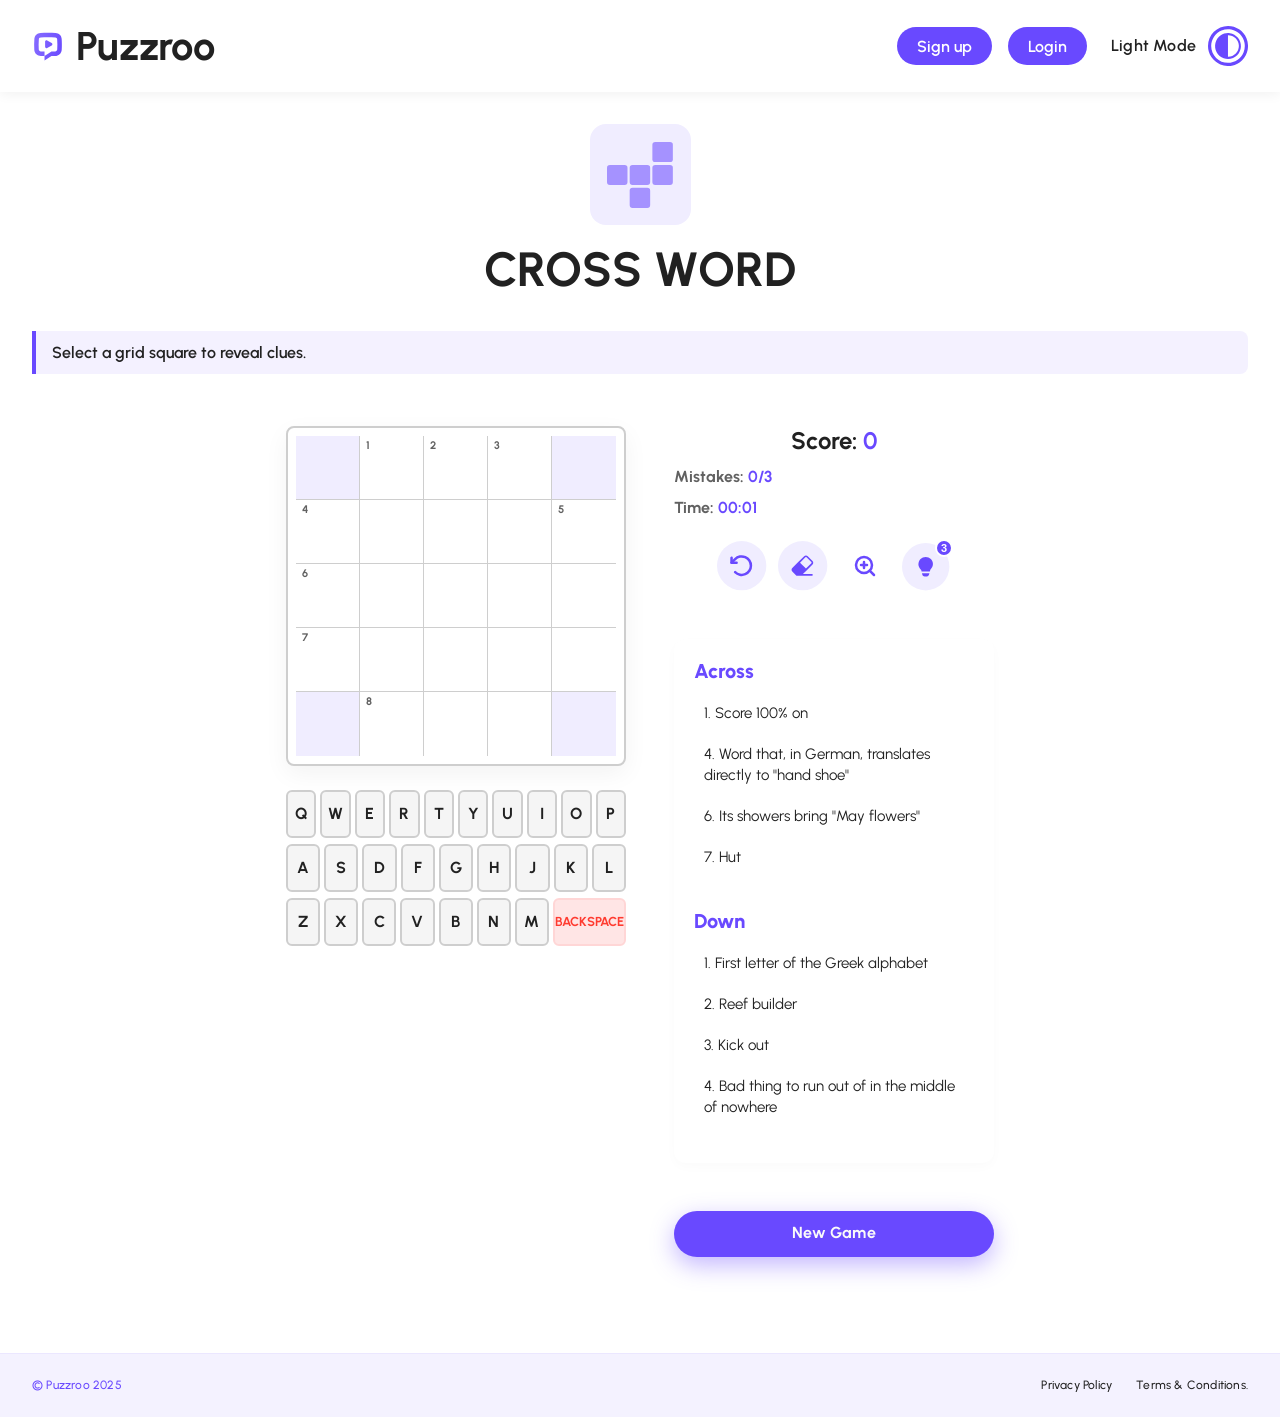
==== game-crossword.html @ d46445d0 "crossword , dotsmatch , kakuro" ====
<!DOCTYPE html>
<html lang="en">

<head>
  <meta charset="UTF-8">
  <meta name="viewport" content="width=device-width, initial-scale=1.0">
  <title>Puzzroo - Play Cross Word</title>
  <!-- Google Fonts: Urbanist -->
  <link rel="preconnect" href="https://fonts.googleapis.com">
  <link rel="preconnect" href="https://fonts.gstatic.com" crossorigin>
  <link href="https://fonts.googleapis.com/css2?family=Urbanist:wght@400;500;600;700;800&display=swap" rel="stylesheet">
  <!-- Stylesheet -->
  <link rel="stylesheet" href="assets/css/main.css?v=13">
  
  <style>
    /* ==========================================================================
       Cross Word Specific Styles
       ========================================================================== */
    :root {
      --cw-cell-w: 64px;
      --cw-cell-h: 64px;
      --cw-cell-border: #CECECE;
      --cw-cell-empty-bg: #FFFFFF;
      --cw-hint-bg: #F0EDFF;
      --cw-hint-color: #212121;
      --cw-board-bg: #FFFFFF;
      --cw-selected-bg: #E3DDFF;
      --cw-word-highlight-bg: #F4F1FF;
    }

    [data-theme="dark"] :root,
    body.dark-mode {
      --cw-cell-border: #2D274A;
      --cw-cell-empty-bg: #1F222A;
      --cw-hint-bg: #211D39;
      --cw-hint-color: #F8F7FF;
      --cw-board-bg: #1F222A;
      --cw-selected-bg: #352E58;
      --cw-word-highlight-bg: #2D264F;
    }

    @media (max-width: 768px) {
      :root {
        --cw-cell-w: 48px;
        --cw-cell-h: 48px;
      }
    }

    .crossword-layout {
      position: relative;
      display: flex;
      flex-direction: row;
      justify-content: center;
      align-items: flex-start;
      gap: 48px;
      width: 100%;
      margin-top: 16px;
    }

    @media (max-width: 1024px) {
      .crossword-layout {
        flex-direction: column;
        align-items: center;
        gap: 24px;
      }
    }

    .cw-board-wrapper {
      display: flex;
      justify-content: center;
      align-items: center;
      width: auto;
      flex-shrink: 0;
      transition: transform 0.3s ease;
    }

    .cw-board-wrapper.zoomed {
      transform: scale(1.15);
    }

    .cw-board-container {
      position: relative;
      background-color: var(--cw-board-bg);
      border-radius: 8px;
      padding: 8px;
      box-shadow: 0 8px 24px rgba(0, 0, 0, 0.05);
      border: 2px solid var(--cw-cell-border);
      transition: background-color 0.3s ease, border-color 0.3s ease;
    }

    .cw-board {
      display: grid;
      grid-template-columns: repeat(5, var(--cw-cell-w));
      grid-template-rows: repeat(5, var(--cw-cell-h));
      gap: 0;
      user-select: none;
      -webkit-user-select: none;
    }

    .cw-cell {
      width: var(--cw-cell-w);
      height: var(--cw-cell-h);
      display: flex;
      align-items: center;
      justify-content: center;
      cursor: pointer;
      position: relative;
      box-sizing: border-box;
      border-right: 1px solid var(--cw-cell-border);
      border-bottom: 1px solid var(--cw-cell-border);
      font-family: 'Urbanist', sans-serif;
      font-weight: 800;
      font-size: 26px;
      color: var(--text-primary);
      text-transform: uppercase;
      transition: background-color 0.3s ease, border-color 0.3s ease;
    }

    /* Grid borders */
    .cw-cell:nth-child(5n) {
      border-right: none;
    }
    .cw-cell:nth-child(n+21) {
      border-bottom: none;
    }

    /* Block Cell */
    .cw-cell.block-cell {
      background-color: var(--cw-hint-bg);
      cursor: not-allowed;
    }

    /* Playable Cell */
    .cw-cell.playable-cell {
      background-color: var(--cw-cell-empty-bg);
    }

    .cw-cell-num {
      position: absolute;
      top: 4px;
      left: 6px;
      font-size: 11px;
      font-weight: 700;
      color: var(--text-secondary);
      line-height: 1;
    }

    /* Highlights */
    .cw-cell.playable-cell.word-highlighted {
      background-color: var(--cw-word-highlight-bg);
    }

    .cw-cell.playable-cell.selected {
      background-color: var(--cw-selected-bg);
      outline: 2px solid var(--primary-purple);
      outline-offset: -2px;
      z-index: 3;
    }

    /* Error highlight */
    .cw-cell.playable-cell.cell-error {
      background-color: #FFE5E5 !important;
      color: #FF3B30 !important;
    }

    [data-theme="dark"] .cw-cell.playable-cell.cell-error {
      background-color: #3D1E22 !important;
      color: #FF453A !important;
    }

    /* Clues Section */
    .cw-clues-wrapper {
      display: flex;
      flex-direction: column;
      gap: 16px;
      width: 100%;
      max-width: 450px;
      background-color: var(--bg-wrapper);
      border-radius: 12px;
      padding: 20px;
      border: 2px solid var(--border-color);
      box-shadow: 0 4px 12px rgba(0, 0, 0, 0.02);
      box-sizing: border-box;
      transition: background-color 0.3s ease, border-color 0.3s ease;
    }

    .cw-clue-header {
      font-size: 20px;
      font-weight: 800;
      color: var(--primary-purple);
      margin-bottom: 8px;
      border-bottom: 2px solid var(--border-color);
      padding-bottom: 6px;
    }

    .cw-clues-list {
      list-style: none;
      padding: 0;
      margin: 0 0 16px 0;
      display: flex;
      flex-direction: column;
      gap: 8px;
      max-height: 180px;
      overflow-y: auto;
    }

    .cw-clue-item {
      font-size: 15px;
      line-height: 1.4;
      padding: 6px 10px;
      border-radius: 6px;
      cursor: pointer;
      color: var(--text-primary);
      transition: background-color 0.2s, color 0.2s;
    }

    .cw-clue-item:hover {
      background-color: var(--cw-word-highlight-bg);
    }

    .cw-clue-item.active-clue {
      background-color: var(--primary-purple);
      color: #FFFFFF !important;
      font-weight: 600;
    }

    /* Virtual QWERTY Keyboard */
    .virtual-keyboard {
      display: flex;
      flex-direction: column;
      gap: 6px;
      width: 100%;
      max-width: 480px;
      margin-top: 24px;
      box-sizing: border-box;
    }

    .keyboard-row {
      display: flex;
      justify-content: center;
      gap: 4px;
      width: 100%;
    }

    .kb-btn {
      background-color: var(--btn-keypad-bg, #FFFFFF);
      color: var(--btn-keypad-color, #212121);
      border: 2px solid var(--cw-cell-border);
      border-radius: 6px;
      font-family: 'Urbanist', sans-serif;
      font-weight: 700;
      font-size: 16px;
      flex: 1;
      height: 48px;
      display: flex;
      align-items: center;
      justify-content: center;
      cursor: pointer;
      user-select: none;
      text-transform: uppercase;
      transition: background-color 0.2s, transform 0.05s;
    }

    .kb-btn:active {
      transform: scale(0.95);
    }

    .kb-btn.special-btn {
      flex: 1.5;
      font-size: 13px;
      background-color: #FFE5E5;
      color: #FF3B30;
      border-color: #FFD6D6;
    }

    [data-theme="dark"] .kb-btn.special-btn {
      background-color: #3D1E22;
      color: #FF453A;
      border-color: #5D262A;
    }

    /* Active Clue display above the board */
    .active-clue-banner {
      width: 100%;
      background-color: var(--cw-word-highlight-bg);
      border-left: 4px solid var(--primary-purple);
      padding: 12px 16px;
      border-radius: 0 8px 8px 0;
      font-weight: 600;
      font-size: 16px;
      color: var(--text-primary);
      margin-bottom: 12px;
      box-sizing: border-box;
      transition: background-color 0.3s ease;
    }
  </style>
</head>

<body class="lobby-page-body">
  <div class="wrapper-div" id="wrapper">
    <!-- Header Section (Navbar only, no Hero) -->
    <header>
      <!-- Nav Bar (1312px x 92px) -->
      <nav class="navbar">
        <a href="index.html" class="nav-brand">
          <img src="assets/images/Logo.svg" alt="Puzzroo Logo" class="logo-img">
          <span class="brand-text">Puzzroo</span>
        </a>
        <div class="nav-right-container">
          <div class="nav-desktop-buttons">
            <a href="#signup" class="btn-signup">Sign up</a>
            <a href="#login" class="btn-login">Login</a>
          </div>
          <button id="theme-toggle" class="theme-toggle-btn" aria-label="Toggle theme" title="Toggle dark/light mode">
            <span class="theme-toggle-text">Light Mode</span>
            <img src="assets/images/Lightmode.svg" alt="Light Mode" class="theme-icon light-icon">
            <img src="assets/images/Darkmode.svg" alt="Dark Mode" class="theme-icon dark-icon">
          </button>
          <!-- Mobile Menu Toggle Button (24px x 21px Icon) -->
          <button id="mobile-menu-btn" class="mobile-menu-btn" aria-label="Toggle navigation menu"
            aria-expanded="false">
            <svg class="hamburger-icon" width="24" height="21" viewBox="0 0 24 21" fill="none"
              xmlns="http://www.w3.org/2000/svg">
              <path
                d="M1.45833 2.91667H21.875C22.75 2.91667 23.3333 2.33333 23.3333 1.45833C23.3333 0.583333 22.75 0 21.875 0H1.45833C0.583333 0 0 0.583333 0 1.45833C0 2.33333 0.583333 2.91667 1.45833 2.91667ZM1.45833 11.6667H21.875C22.75 11.6667 23.3333 11.0833 23.3333 10.2083C23.3333 9.33333 22.75 8.75 21.875 8.75H1.45833C0.583333 8.75 0 9.33333 0 10.2083C0 11.0833 0.583333 11.6667 1.45833 11.6667ZM1.45833 20.4167H21.875C22.75 20.4167 23.3333 19.8333 23.3333 18.9583C23.3333 18.0833 22.75 17.5 21.875 17.5H1.45833C0.583333 17.5 0 18.0833 0 18.9583C0 19.8333 0.583333 20.4167 1.45833 20.4167Z"
                fill="currentColor" />
            </svg>
          </button>
        </div>
      </nav>

      <!-- Mobile Navigation Overlay & Drawer -->
      <div id="mobile-nav-backdrop" class="mobile-nav-backdrop"></div>
      <div id="mobile-nav-drawer" class="mobile-nav-drawer" aria-hidden="true">
        <div class="mobile-drawer-header">
          <div class="nav-brand">
            <img src="assets/images/Logo.svg" alt="Puzzroo Logo" class="logo-img">
            <span class="brand-text">Puzzroo</span>
          </div>
          <button id="mobile-menu-close" class="mobile-menu-close" aria-label="Close menu">
            <svg width="24" height="24" viewBox="0 0 24 24" fill="none" stroke="currentColor" stroke-width="2.5"
              stroke-linecap="round" stroke-linejoin="round">
              <line x1="18" y1="6" x2="6" y2="18"></line>
              <line x1="6" y1="6" x2="18" y2="18"></line>
            </svg>
          </button>
        </div>

        <div class="mobile-drawer-body">
          <ul class="mobile-menu-links">
            <li><a href="index.html" class="mobile-link">Home</a></li>
            <li><a href="index.html#games" class="mobile-link">Free Games</a></li>
            <li><a href="index.html#premium" class="mobile-link">Premium</a></li>
            <li><a href="index.html#faqs" class="mobile-link">FAQs</a></li>
          </ul>

          <div class="mobile-drawer-divider"></div>

          <!-- Theme Mode Switcher in Mobile Drawer -->
          <div class="mobile-theme-row">
            <span class="mobile-theme-label">Appearance</span>
            <button id="mobile-theme-toggle" class="mobile-theme-toggle-btn">
              <span class="theme-text-light">Light</span>
              <span class="theme-text-dark">Dark</span>
            </button>
          </div>

          <!-- Action Buttons (Sign Up & Login) -->
          <div class="mobile-drawer-actions">
            <a href="#login" class="mobile-btn-login">Login</a>
            <a href="#signup" class="mobile-btn-signup">Sign up</a>
          </div>
        </div>
      </div>
    </header>

    <!-- Main Content Section -->
    <main>
      <div class="game-container">
        <!-- Cross Word Header/Card Info -->
        <div class="lobby-card" style="gap: 16px; margin-bottom: 8px;">
          <div class="lobby-icon-wrapper">
            <img src="assets/images/Card2.svg" alt="Cross Word Icon" class="lobby-icon-img">
          </div>
          <h1 class="lobby-title">CROSS WORD</h1>
        </div>

        <!-- Active Clue Banner -->
        <div id="active-clue-banner" class="active-clue-banner">
          Select a grid square to reveal clues.
        </div>

        <!-- Cross Word Play Area Layout -->
        <div class="crossword-layout">
          <!-- Left side: Game Box (Board Wrapper) & Keyboard -->
          <div style="display: flex; flex-direction: column; align-items: center;">
            <div class="cw-board-wrapper" id="board-wrapper">
              <div class="cw-board-container">
                <div id="cw-board" class="cw-board">
                  <!-- Grid cells will be generated dynamically -->
                </div>
              </div>
            </div>

            <!-- Virtual Keyboard -->
            <div class="virtual-keyboard">
              <div class="keyboard-row">
                <button class="kb-btn" data-key="q">q</button>
                <button class="kb-btn" data-key="w">w</button>
                <button class="kb-btn" data-key="e">e</button>
                <button class="kb-btn" data-key="r">r</button>
                <button class="kb-btn" data-key="t">t</button>
                <button class="kb-btn" data-key="y">y</button>
                <button class="kb-btn" data-key="u">u</button>
                <button class="kb-btn" data-key="i">i</button>
                <button class="kb-btn" data-key="o">o</button>
                <button class="kb-btn" data-key="p">p</button>
              </div>
              <div class="keyboard-row">
                <button class="kb-btn" data-key="a">a</button>
                <button class="kb-btn" data-key="s">s</button>
                <button class="kb-btn" data-key="d">d</button>
                <button class="kb-btn" data-key="f">f</button>
                <button class="kb-btn" data-key="g">g</button>
                <button class="kb-btn" data-key="h">h</button>
                <button class="kb-btn" data-key="j">j</button>
                <button class="kb-btn" data-key="k">k</button>
                <button class="kb-btn" data-key="l">l</button>
              </div>
              <div class="keyboard-row">
                <button class="kb-btn" data-key="z">z</button>
                <button class="kb-btn" data-key="x">x</button>
                <button class="kb-btn" data-key="c">c</button>
                <button class="kb-btn" data-key="v">v</button>
                <button class="kb-btn" data-key="b">b</button>
                <button class="kb-btn" data-key="n">n</button>
                <button class="kb-btn" data-key="m">m</button>
                <button class="kb-btn special-btn" data-key="backspace">Backspace</button>
              </div>
            </div>
          </div>

          <!-- Right side: Clues and Tools Controls -->
          <div class="game-controls">
            <!-- Stats Container (Mistakes, Score, Time) -->
            <div class="stats-container">
              <div class="stat-item" id="stat-mistakes">Mistakes: <span id="mistakes-val">0/3</span></div>
              <div class="stat-item" id="stat-score">Score: <span id="score-val">0</span></div>
              <div class="stat-item" id="stat-time">Time: <span id="timer-val">00:00</span></div>
            </div>

            <div class="tools-row" style="margin-bottom: 24px;">
              <!-- Undo Button -->
              <button id="tool-undo" class="tool-btn" aria-label="Undo last move" title="Undo">
                <img src="assets/images/Restarticon.svg" alt="Undo" class="tool-icon-img">
              </button>
              <!-- Erase Button -->
              <button id="tool-erase" class="tool-btn" aria-label="Erase letter" title="Erase">
                <img src="assets/images/Eraseicon.svg" alt="Erase" class="tool-icon-img">
              </button>
              <!-- Zoom Button -->
              <button id="tool-zoom" class="tool-btn" aria-label="Zoom board size" title="Zoom">
                <svg width="24" height="24" viewBox="0 0 24 24" fill="none" stroke="currentColor" stroke-width="2.5"
                  stroke-linecap="round" stroke-linejoin="round" style="display: block; color: var(--primary-purple);">
                  <circle cx="11" cy="11" r="8"></circle>
                  <line x1="21" y1="21" x2="16.65" y2="16.65"></line>
                  <line x1="11" y1="8" x2="11" y2="14"></line>
                  <line x1="8" y1="11" x2="14" y2="11"></line>
                </svg>
              </button>
              <!-- Hint Button -->
              <button id="tool-hint" class="tool-btn" aria-label="Reveal hint" title="Hint">
                <img src="assets/images/Hint%20icon.svg" alt="Hint" class="tool-icon-img">
                <span id="hint-badge" class="tool-btn-badge">3</span>
              </button>
            </div>

            <!-- Clues Panel -->
            <div class="cw-clues-wrapper">
              <div>
                <h3 class="cw-clue-header">Across</h3>
                <ul id="across-clues" class="cw-clues-list">
                  <!-- Across clues populated by JS -->
                </ul>
              </div>
              <div>
                <h3 class="cw-clue-header">Down</h3>
                <ul id="down-clues" class="cw-clues-list">
                  <!-- Down clues populated by JS -->
                </ul>
              </div>
            </div>

            <!-- New Game Button -->
            <button id="btn-new-game" class="lobby-play-btn" style="margin-top: 24px; width: 100%;">
              New Game
            </button>
          </div>
        </div>
      </div>
    </main>

    <!-- Footer -->
    <footer>
      <div class="footer-container">
        <p class="footer-copyright">&copy; Puzzroo 2025</p>
        <div class="footer-links">
          <a href="#privacy">Privacy Policy</a>
          <a href="#terms">Terms & Conditions.</a>
        </div>
      </div>
    </footer>
  </div>

  <!-- Game Over Overlay -->
  <div id="game-over-overlay" class="game-overlay">
    <div class="overlay-content">
      <h2 class="overlay-title">Game Over</h2>
      <p class="overlay-text">You have made 3 mistakes. Don't give up! Try again and train your brain.</p>
      <button id="btn-game-over-restart" class="overlay-btn">Try Again</button>
    </div>
  </div>

  <!-- Victory Overlay -->
  <div id="victory-overlay" class="game-overlay">
    <div class="overlay-content">
      <h2 class="overlay-title">Congratulations!</h2>
      <p class="overlay-text">You have successfully completed the Cross Word puzzle. Your score is <span
          id="final-score">0</span>!</p>
      <button id="btn-victory-new-game" class="overlay-btn">Play Another Game</button>
    </div>
  </div>

  <script src="assets/js/main.js?v=2"></script>
  <script src="assets/js/crossword.js?v=1"></script>
</body>

</html>
---- assets/css/main.css ----
/* Google Fonts import: Urbanist */
@import url('https://fonts.googleapis.com/css2?family=Urbanist:wght@400;500;600;700;800&display=swap');

/* ==========================================================================
   CSS Custom Properties / Theme System
   ========================================================================== */
:root {
  --bg-body: #FFFFFF;
  --bg-wrapper: #FFFFFF;
  --bg-header: #FFFFFF;
  --text-primary: #212121;
  --text-secondary: #616161;
  --card-bg: #F0EDFF;
  --card-border: transparent;
  --card-shadow-hover: rgba(105, 73, 255, 0.15);
  --faq-bg: #FFFFFF;
  --faq-border: #F0F0F8;
  --faq-hover-bg: #F8F7FF;
  --faq-hover-border: #E8E4FF;
  --faq-divider: #CECECE;
  --footer-bg: #F4F2FF;
  --footer-border: #EBE7FF;
  --footer-link: #212121;
  --footer-copyright: #6949FF;
  --toggle-bg: #F0EDFF;
  --toggle-hover-bg: #E4DCFF;
  --toggle-color: #6949FF;
  --toggle-border: #D8D2FF;
  --primary-purple: #6949FF;
  --primary-purple-hover: #5434E0;
  --wrapper-shadow: rgba(0, 0, 0, 0.08);
}

/* System Preference Dark Theme (Default when no explicit user choice) */
@media (prefers-color-scheme: dark) {
  :root:not([data-theme="light"]) {
    --bg-body: #1F222A;
    --bg-wrapper: #1F222A;
    --bg-header: #1F222A;
    --text-primary: #F8F7FF;
    --text-secondary: #AAA6C8;
    --card-bg: #1F222A;
    --card-border: rgba(105, 73, 255, 0.2);
    --card-shadow-hover: rgba(105, 73, 255, 0.35);
    --faq-bg: #04060F0D;
    --faq-border: #292446;
    --faq-hover-bg: #211D39;
    --faq-hover-border: #3E3666;
    --faq-divider: #2D274A;
    --footer-bg: #0F0E1A;
    --footer-border: #201C36;
    --footer-link: #C4C0E2;
    --footer-copyright: #9E86FF;
    --toggle-bg: #231E3D;
    --toggle-hover-bg: #302A52;
    --toggle-color: #FFC72C;
    --toggle-border: #3B3363;
    --wrapper-shadow: rgba(0, 0, 0, 0.5);
  }
}

@media (prefers-color-scheme: dark) {
  :root:not([data-theme="light"]) .premium-card {
    background-color: #13111E;
    border-color: rgba(105, 73, 255, 0.25);
  }

  :root:not([data-theme="light"]) .premium-bg-lines path {
    stroke: rgba(255, 255, 255, 0.05);
  }

  :root:not([data-theme="light"]) .premium-heading-desktop,
  :root:not([data-theme="light"]) .premium-heading-mobile,
  :root:not([data-theme="light"]) .feature-text {
    color: #FFFFFF;
  }

  :root:not([data-theme="light"]) .premium-content-left {
    background-color: #04060F0D;
  }

  :root:not([data-theme="light"]) .games-section .section-title {
    color: #F5F5F5;
  }
}

/* Explicit Theme Overrides via data-theme attribute or body class */
[data-theme="dark"],
body.dark-mode {
  --bg-body: #1F222A;
  --bg-wrapper: #1F222A;
  --bg-header: #1F222A;
  --text-primary: #F8F7FF;
  --text-secondary: #AAA6C8;
  --card-bg: #1F222A;
  --card-border: rgba(105, 73, 255, 0.2);
  --card-shadow-hover: rgba(105, 73, 255, 0.35);
  --faq-bg: #04060F0D;
  --faq-border: #292446;
  --faq-hover-bg: #211D39;
  --faq-hover-border: #3E3666;
  --faq-divider: #2D274A;
  --footer-bg: #0F0E1A;
  --footer-border: #201C36;
  --footer-link: #C4C0E2;
  --footer-copyright: #9E86FF;
  --toggle-bg: #231E3D;
  --toggle-hover-bg: #302A52;
  --toggle-color: #FFC72C;
  --toggle-border: #3B3363;
  --wrapper-shadow: rgba(0, 0, 0, 0.5);
}

[data-theme="light"],
body.light-mode {
  --bg-body: #FFFFFF;
  --bg-wrapper: #FFFFFF;
  --bg-header: #FFFFFF;
  --text-primary: #212121;
  --text-secondary: #616161;
  --card-bg: #F0EDFF;
  --card-border: transparent;
  --card-shadow-hover: rgba(105, 73, 255, 0.15);
  --faq-bg: #FFFFFF;
  --faq-border: #F0F0F8;
  --faq-hover-bg: #F8F7FF;
  --faq-hover-border: #E8E4FF;
  --faq-divider: #CECECE;
  --footer-bg: #F4F2FF;
  --footer-border: #EBE7FF;
  --footer-link: #212121;
  --footer-copyright: #6949FF;
  --toggle-bg: #F0EDFF;
  --toggle-hover-bg: #E4DCFF;
  --toggle-color: #6949FF;
  --toggle-border: #D8D2FF;
  --primary-purple: #6949FF;
  --primary-purple-hover: #5434E0;
  --wrapper-shadow: rgba(0, 0, 0, 0.08);
}

/* Lobby Page Background overrides */
.lobby-page-body {
  --bg-body: #FFFFFF;
  --bg-wrapper: #FFFFFF;
}

[data-theme="dark"] .lobby-page-body,
body.dark-mode.lobby-page-body {
  --bg-body: #181A20;
  --bg-wrapper: #181A20;
}

@media (prefers-color-scheme: dark) {
  :root:not([data-theme="light"]) .lobby-page-body {
    --bg-body: #181A20;
    --bg-wrapper: #181A20;
  }
}

/* CSS Reset */
* {
  margin: 0;
  padding: 0;
  box-sizing: border-box;
}

html,
body {
  width: 100%;
  overflow-x: hidden;
}

body {
  font-family: 'Urbanist', sans-serif;
  background-color: var(--bg-wrapper);
  color: var(--text-primary);
  display: flex;
  justify-content: center;
  align-items: flex-start;
  min-height: 100vh;
  transition: background-color 0.3s ease, color 0.3s ease;
}

/* Page Container (Full Widescreen Responsive) */
.wrapper-div {
  width: 100%;
  max-width: 100%;
  min-height: 100vh;
  background-color: var(--bg-wrapper);
  margin: 0 auto;
  box-shadow: none;
  display: flex;
  flex-direction: column;
  align-items: center;
  transition: background-color 0.3s ease;
}

/* Header Section */
header {
  position: sticky;
  top: 0;
  z-index: 1000;
  width: 100%;
  background-color: var(--bg-header);
  display: flex;
  flex-direction: column;
  align-items: center;
  justify-content: flex-start;
  padding: 0 40px;
  transition: background-color 0.3s ease, box-shadow 0.3s ease;
  box-shadow: 0 2px 12px rgba(0, 0, 0, 0.06);
}

/* Nav Bar (1312px max width) */
.navbar {
  width: 100%;
  max-width: 1312px;
  height: 92px;
  display: flex;
  align-items: center;
  justify-content: space-between;
  padding: 0;
}

/* Left side logo & brand text */
.nav-brand {
  display: flex;
  align-items: center;
  gap: 12px;
  text-decoration: none;
  cursor: pointer;
}

.logo-img {
  width: 32px;
  height: 32px;
  object-fit: contain;
}

.brand-text {
  font-family: 'Urbanist', sans-serif;
  font-size: 40px;
  font-weight: 700;
  color: var(--text-primary);
  line-height: 1.2;
  letter-spacing: 0;
  transition: color 0.3s ease;
}

/* Right side actions container */
.nav-right-container {
  display: flex;
  align-items: center;
  gap: 24px;
}

/* Desktop-only action buttons */
.nav-desktop-buttons {
  display: flex;
  align-items: center;
  gap: 16px;
}

/* Theme Toggle Button */
.theme-toggle-btn {
  background: transparent;
  border: none;
  display: flex;
  align-items: center;
  gap: 12px;
  cursor: pointer;
  outline: none;
  padding: 0;
  transition: opacity 0.2s ease;
}

.theme-toggle-btn:hover {
  opacity: 0.85;
}

.theme-toggle-text {
  font-family: 'Urbanist', sans-serif;
  font-weight: 600;
  font-size: 16px;
  line-height: 140%;
  letter-spacing: 0.2px;
  text-align: center;
  vertical-align: middle;
  color: var(--text-primary);
  transition: color 0.3s ease;
}

.theme-icon {
  width: 40px;
  height: 40px;
  object-fit: contain;
  display: block;
}

/* Toggle visibility of light/dark icons */
.theme-toggle-btn .light-icon {
  display: block;
}

.theme-toggle-btn .dark-icon {
  display: none;
}

[data-theme="dark"] .theme-toggle-btn .light-icon,
body.dark-mode .theme-toggle-btn .light-icon {
  display: none;
}

[data-theme="dark"] .theme-toggle-btn .dark-icon,
body.dark-mode .theme-toggle-btn .dark-icon {
  display: block;
}

/* Fallback for system preference dark mode when no data-theme set */
@media (prefers-color-scheme: dark) {
  :root:not([data-theme="light"]) .theme-toggle-btn .light-icon {
    display: none;
  }

  :root:not([data-theme="light"]) .theme-toggle-btn .dark-icon {
    display: block;
  }
}

.btn-signup {
  width: 95px;
  height: 38px;
  display: inline-flex;
  align-items: center;
  justify-content: center;
  background-color: var(--primary-purple);
  color: #FFFFFF;
  font-family: 'Urbanist', sans-serif;
  font-size: 16px;
  font-weight: 600;
  border-radius: 9999px;
  border: none;
  cursor: pointer;
  text-decoration: none;
  transition: all 0.2s ease-in-out;
}

.btn-signup:hover {
  background-color: var(--primary-purple-hover);
  transform: translateY(-1px);
  box-shadow: 0 4px 14px rgba(105, 73, 255, 0.4);
}

.btn-login {
  width: 79px;
  height: 38px;
  display: inline-flex;
  align-items: center;
  justify-content: center;
  background-color: var(--primary-purple);
  color: #FFFFFF;
  font-family: 'Urbanist', sans-serif;
  font-size: 16px;
  font-weight: 600;
  border-radius: 9999px;
  border: none;
  cursor: pointer;
  text-decoration: none;
  transition: all 0.2s ease-in-out;
}

.btn-login:hover {
  background-color: var(--primary-purple-hover);
  transform: translateY(-1px);
  box-shadow: 0 4px 14px rgba(105, 73, 255, 0.4);
}

/* ==========================================================================
   Mobile Navigation Button & Drawer Styles
   ========================================================================== */

/* Mobile Menu Button (24px x 21px Icon Container) */
.mobile-menu-btn {
  display: none;
  background: transparent;
  border: none;
  padding: 6px;
  cursor: pointer;
  color: var(--text-primary);
  border-radius: 8px;
  transition: all 0.2s ease;
  align-items: center;
  justify-content: center;
  outline: none;
}

.mobile-menu-btn:hover {
  background-color: var(--toggle-bg);
  transform: scale(1.05);
}

.mobile-menu-btn:active {
  transform: scale(0.95);
}

.mobile-menu-btn svg.hamburger-icon {
  width: 24px;
  height: 21px;
  display: block;
}

/* Mobile Nav Overlay Backdrop */
.mobile-nav-backdrop {
  position: fixed;
  top: 0;
  left: 0;
  right: 0;
  bottom: 0;
  background-color: rgba(0, 0, 0, 0.5);
  backdrop-filter: blur(6px);
  -webkit-backdrop-filter: blur(6px);
  z-index: 998;
  opacity: 0;
  pointer-events: none;
  transition: opacity 0.3s ease;
}

.mobile-nav-backdrop.active {
  opacity: 1;
  pointer-events: auto;
}

/* Mobile Nav Drawer */
.mobile-nav-drawer {
  position: fixed;
  top: 0;
  left: 0;
  right: 0;
  width: 100%;
  max-width: 100%;
  background-color: var(--bg-wrapper);
  border-bottom-left-radius: 24px;
  border-bottom-right-radius: 24px;
  box-shadow: 0 16px 40px rgba(0, 0, 0, 0.2);
  z-index: 999;
  transform: translateY(-105%);
  opacity: 0;
  pointer-events: none;
  transition: transform 0.35s cubic-bezier(0.16, 1, 0.3, 1), opacity 0.3s ease;
  padding: 16px 20px 28px 20px;
  border-bottom: 1px solid var(--toggle-border);
}

.mobile-nav-drawer.open {
  transform: translateY(0);
  opacity: 1;
  pointer-events: auto;
}

.mobile-drawer-header {
  display: flex;
  align-items: center;
  justify-content: space-between;
  padding-bottom: 16px;
  border-bottom: 1px solid var(--toggle-border);
}

.mobile-menu-close {
  background: transparent;
  border: none;
  color: var(--text-primary);
  width: 40px;
  height: 40px;
  border-radius: 50%;
  display: flex;
  align-items: center;
  justify-content: center;
  cursor: pointer;
  transition: background-color 0.2s ease, transform 0.2s ease;
}

.mobile-menu-close:hover {
  background-color: var(--toggle-bg);
  transform: rotate(90deg);
}

.mobile-drawer-body {
  display: flex;
  flex-direction: column;
  gap: 20px;
  padding-top: 20px;
}

.mobile-menu-links {
  list-style: none;
  display: flex;
  flex-direction: column;
  gap: 8px;
}

.mobile-link {
  font-family: 'Urbanist', sans-serif;
  font-size: 18px;
  font-weight: 600;
  color: var(--text-primary);
  text-decoration: none;
  padding: 12px 16px;
  border-radius: 12px;
  display: flex;
  align-items: center;
  justify-content: space-between;
  transition: all 0.2s ease;
}

.mobile-link:hover,
.mobile-link.active {
  background-color: var(--card-bg);
  color: var(--primary-purple);
}

.mobile-drawer-divider {
  height: 1px;
  background-color: var(--toggle-border);
  width: 100%;
}

.mobile-theme-row {
  display: flex;
  align-items: center;
  justify-content: space-between;
  padding: 4px 8px;
}

.mobile-theme-label {
  font-size: 16px;
  font-weight: 600;
  color: var(--text-secondary);
}

.mobile-theme-toggle-btn {
  display: inline-flex;
  align-items: center;
  gap: 4px;
  background-color: var(--toggle-bg);
  border: 1px solid var(--toggle-border);
  border-radius: 9999px;
  padding: 4px;
  cursor: pointer;
}

.mobile-theme-toggle-btn span {
  font-size: 13px;
  font-weight: 700;
  padding: 6px 14px;
  border-radius: 9999px;
  transition: all 0.2s ease;
}

.theme-text-light {
  background-color: var(--primary-purple);
  color: #FFFFFF;
}

.theme-text-dark {
  color: var(--text-secondary);
}

/* Dark mode styling for theme switcher in drawer */
[data-theme="dark"] .theme-text-light,
body.dark-mode .theme-text-light {
  background-color: transparent;
  color: var(--text-secondary);
}

[data-theme="dark"] .theme-text-dark,
body.dark-mode .theme-text-dark {
  background-color: var(--primary-purple);
  color: #FFFFFF;
}

.mobile-drawer-actions {
  display: flex;
  flex-direction: column;
  gap: 12px;
  margin-top: 4px;
}

.mobile-btn-login {
  width: 100%;
  height: 46px;
  display: flex;
  align-items: center;
  justify-content: center;
  border: 1.5px solid var(--primary-purple);
  color: var(--primary-purple);
  background-color: transparent;
  font-family: 'Urbanist', sans-serif;
  font-size: 16px;
  font-weight: 700;
  border-radius: 9999px;
  text-decoration: none;
  transition: all 0.2s ease;
}

.mobile-btn-login:hover {
  background-color: var(--card-bg);
}

.mobile-btn-signup {
  width: 100%;
  height: 46px;
  display: flex;
  align-items: center;
  justify-content: center;
  background-color: var(--primary-purple);
  color: #FFFFFF;
  font-family: 'Urbanist', sans-serif;
  font-size: 16px;
  font-weight: 700;
  border-radius: 9999px;
  text-decoration: none;
  box-shadow: 0 4px 14px rgba(105, 73, 255, 0.3);
  transition: all 0.2s ease;
}

.mobile-btn-signup:hover {
  background-color: var(--primary-purple-hover);
}

/* Hero Section (1312px max width, 1312:352 aspect ratio) */
.hero-section {
  width: 100%;
  max-width: 1312px;
  border-radius: 12px;
  overflow: hidden;
  position: relative;
  background-color: var(--primary-purple);
  box-shadow: none !important;
  filter: none !important;
}

.hero-svg-wrapper {
  width: 100%;
  max-width: 1312px;
  aspect-ratio: 1312 / 352;
  position: relative;
  overflow: hidden;
  border-radius: 12px;
  box-shadow: none !important;
  filter: none !important;
}

.hero-svg-img {
  width: 109.7561%;
  height: auto;
  margin-left: -4.878%;
  margin-top: -7.0122%;
  display: block;
  pointer-events: none;
  box-shadow: none !important;
  filter: none !important;
}

/* Main Content Layout */
main {
  width: 100%;
  display: flex;
  flex-direction: column;
  align-items: center;
  padding: 40px 40px 0 40px;
  gap: 40px;
  flex: 1;
}

.games-section {
  width: 100%;
  max-width: 1312px;
  display: flex;
  flex-direction: column;
  gap: 24px;
}

.section-title {
  font-family: 'Urbanist', sans-serif;
  font-weight: 700;
  font-size: 44px;
  line-height: 120%;
  letter-spacing: 0;
  text-transform: capitalize;
  color: #424242;
  width: 100%;
  display: flex;
  align-items: center;
  gap: 8px;
  transition: color 0.3s ease;
}

[data-theme="dark"] .section-title,
body.dark-mode .section-title {
  color: var(--text-primary);
}

.title-sparkle-img {
  width: 1.25em;
  height: 1.25em;
  object-fit: contain;
  vertical-align: middle;
  flex-shrink: 0;
}

/* Cards Grid: Desktop 3 Columns */
.cards-grid {
  width: 100%;
  display: grid;
  grid-template-columns: repeat(3, minmax(0, 416.81px));
  gap: 30.78px;
  justify-content: center;
}

/* Card Item */
.card-item {
  width: 100%;
  max-width: 416.81px;
  min-height: 522.08px;
  border-radius: 12.31px;
  padding: 30.78px;
  background-color: var(--card-bg);
  border: 1px solid var(--card-border);
  opacity: 1;
  display: flex;
  flex-direction: column;
  justify-content: space-between;
  align-items: center;
  gap: 16px;
  margin: 0 auto;
  transition: none;
}

/* Card Image */
.card-image-wrapper {
  width: 100%;
  max-width: 339.55px;
  height: auto;
  aspect-ratio: 1;
  border-radius: 12.31px;
  overflow: hidden;
  display: flex;
  align-items: center;
  justify-content: center;
}

.card-img {
  width: 100%;
  height: 100%;
  object-fit: contain;
  opacity: 1;
  display: block;
}

/* Theme Adaptive Card Images (Light Mode vs Dark Mode) */
.card-img-dark {
  display: none !important;
}

.card-img-light {
  display: block !important;
}

[data-theme="dark"] .card-img-dark,
body.dark-mode .card-img-dark {
  display: block !important;
}

[data-theme="dark"] .card-img-light,
body.dark-mode .card-img-light {
  display: none !important;
}

@media (prefers-color-scheme: dark) {
  :root:not([data-theme="light"]) .card-img-dark {
    display: block !important;
  }

  :root:not([data-theme="light"]) .card-img-light {
    display: none !important;
  }
}

/* Card Info Row */
.card-info {
  width: 100%;
  max-width: 345.35px;
  display: flex;
  align-items: center;
  justify-content: space-between;
  padding: 0;
}

.game-name {
  font-family: 'Urbanist', sans-serif;
  font-weight: 700;
  font-size: 20.52px;
  line-height: 120%;
  letter-spacing: 0px;
  text-align: center;
  vertical-align: middle;
  color: var(--text-primary);
  transition: color 0.3s ease;
}

.game-status {
  font-family: 'Urbanist', sans-serif;
  font-weight: 600;
  font-size: 16.85px;
  line-height: 140%;
  letter-spacing: 0.21px;
  text-align: center;
  vertical-align: middle;
  color: var(--text-secondary);
  display: inline-flex;
  align-items: center;
  transition: color 0.3s ease;
}

.game-status-icon {
  display: inline-flex;
  align-items: center;
  justify-content: center;
}

.game-status-img {
  width: 25px;
  height: 25px;
  object-fit: contain;
  vertical-align: middle;
}

[data-theme="dark"] .game-status-img,
body.dark-mode .game-status-img {
  filter: brightness(0) invert(0.85) sepia(0.2) hue-rotate(210deg);
}

/* Button in Card */
.btn-play {
  width: 100%;
  max-width: 345.35px;
  height: 45.06px;
  gap: 10.53px;
  opacity: 1;
  padding: 10.53px 42.12px;
  border-radius: 4.21px;
  border: 2.11px solid var(--primary-purple);
  background-color: var(--primary-purple);
  color: #FFFFFF;
  font-family: 'Urbanist', sans-serif;
  font-weight: 700;
  font-size: 16.85px;
  line-height: 140%;
  letter-spacing: 0.21px;
  text-align: center;
  vertical-align: middle;
  cursor: pointer;
  display: inline-flex;
  align-items: center;
  justify-content: center;
  transition: all 0.2s ease-in-out;
}

.btn-play:hover {
  background-color: var(--primary-purple-hover);
  border-color: var(--primary-purple-hover);
  box-shadow: 0 4px 14px rgba(105, 73, 255, 0.4);
}

/* Premium Section Container */
.premium-section {
  width: 100%;
  max-width: 1312px;
  margin-top: 32px;
  display: flex;
  flex-direction: column;
}

.premium-heading-mobile {
  display: none;
  font-family: 'Urbanist', sans-serif;
  font-weight: 700;
  font-size: 26px;
  line-height: 130%;
  color: #424242;
  margin-bottom: 20px;
  align-items: center;
  gap: 10px;
  transition: color 0.3s ease;
}

[data-theme="dark"] .premium-heading-mobile,
body.dark-mode .premium-heading-mobile {
  color: #FFFFFF;
}

.premium-card {
  width: 100%;
  max-width: 1312px;
  height: 557px;
  border-radius: 20px;
  background-color: #FFFFFF;
  border: 1px solid var(--toggle-border);
  display: flex;
  position: relative;
  overflow: hidden;
  box-sizing: border-box;
  transition: background-color 0.3s ease, border-color 0.3s ease;
}

[data-theme="dark"] .premium-card,
body.dark-mode .premium-card {
  background-color: #13111E;
  border-color: rgba(105, 73, 255, 0.25);
}

[data-theme="dark"] .premium-content-left,
body.dark-mode .premium-content-left {
  background-color: #04060F0D;
}

[data-theme="dark"] .games-section .section-title,
body.dark-mode .games-section .section-title {
  color: #F5F5F5;
}

/* Background Wavy Contour Lines */
.premium-bg-lines {
  position: absolute;
  top: 0;
  left: 0;
  width: 100%;
  height: 100%;
  pointer-events: none;
  z-index: 3;
}

.premium-bg-lines path {
  stroke: rgba(105, 73, 255, 0.06);
  transition: stroke 0.3s ease;
}

[data-theme="dark"] .premium-bg-lines path,
body.dark-mode .premium-bg-lines path {
  stroke: rgba(255, 255, 255, 0.25);
}

/* Left Content Area */
.premium-content-left {
  flex: 1;
  padding: 56px 64px;
  display: flex;
  flex-direction: column;
  justify-content: center;
  position: relative;
  z-index: 4;
  transition: background-color 0.3s ease;
}

.premium-heading-desktop {
  font-family: 'Urbanist', sans-serif;
  font-weight: 700;
  font-size: 44px;
  line-height: 120%;
  letter-spacing: 0%;
  text-transform: capitalize;
  color: #424242;
  display: flex;
  align-items: center;
  gap: 12px;
  margin-bottom: 40px;
  transition: color 0.3s ease;
}

[data-theme="dark"] .premium-heading-desktop,
body.dark-mode .premium-heading-desktop {
  color: #FFFFFF;
}

.heading-sparkle-icon {
  width: 55px;
  height: 55px;
  object-fit: contain;
  flex-shrink: 0;
}

/* 2 Columns Grid for Features */
.premium-features-grid {
  display: grid;
  grid-template-columns: repeat(2, 1fr);
  grid-auto-flow: column;
  grid-template-rows: repeat(6, auto);
  gap: 24px 48px;
  list-style: none;
  padding: 0;
  margin: 0;
}

.feature-item {
  display: flex;
  align-items: center;
  gap: 14px;
}

.feature-check-icon {
  width: 24px;
  height: 24px;
  display: inline-flex;
  align-items: center;
  justify-content: center;
  flex-shrink: 0;
  color: #6949FF;
}

.feature-check-icon svg {
  width: 24px !important;
  height: 24px !important;
  display: block;
}

.feature-check-icon svg .check-bg {
  fill: currentColor;
}

.feature-check-icon svg .check-mark {
  stroke: #FFFFFF;
}

.feature-text {
  font-family: 'Urbanist', sans-serif;
  font-weight: 700;
  font-size: 24px;
  line-height: 120%;
  letter-spacing: 0%;
  vertical-align: middle;
  color: #424242;
  transition: color 0.3s ease;
}

[data-theme="dark"] .feature-text,
body.dark-mode .feature-text {
  color: #FFFFFF;
}

/* Right Illustration Block */
.premium-illustration-right {
  width: 359px;
  height: 100%;
  flex-shrink: 0;
  position: relative;
  overflow: hidden;
  z-index: 2;
}

.premium-right-img {
  width: 100%;
  height: 100%;
  object-fit: cover;
  object-position: center;
  display: block;
}

/* FAQs Section */
.faqs-section {
  width: 100%;
  max-width: 1312px;
  height: auto;
  display: flex;
  flex-direction: column;
  gap: 24px;
  margin-top: 16px;
}

.faqs-section .section-title {
  font-family: 'Urbanist', sans-serif;
  font-weight: 700;
  font-size: 40px;
  line-height: 120%;
  letter-spacing: 0%;
  color: var(--text-primary);
  transition: color 0.3s ease;
}

.faq-accordion {
  width: 100%;
  display: flex;
  flex-direction: column;
  gap: 16px;
}

.faq-item {
  width: 100%;
  min-height: 72px;
  background-color: var(--faq-bg);
  border-radius: 12px;
  padding: 0 32px;
  border: 1px solid var(--faq-border);
  transition: background-color 0.25s ease-in-out, border-color 0.25s ease-in-out, padding-bottom 0.25s ease-in-out;
  box-sizing: border-box;
}

.faq-item.active {
  padding-bottom: 24px;
}

.faq-item:hover {
  background-color: var(--faq-hover-bg);
  border-color: var(--faq-hover-border);
}

.faq-question {
  width: 100%;
  height: 72px;
  min-height: 72px;
  background: none;
  border: none;
  display: flex;
  align-items: center;
  justify-content: space-between;
  text-align: left;
  font-family: 'Urbanist', sans-serif;
  font-weight: 700;
  font-size: 24px;
  line-height: 120%;
  letter-spacing: 0%;
  vertical-align: middle;
  color: var(--text-primary);
  cursor: pointer;
  padding: 0;
  outline: none;
  transition: color 0.3s ease;
  box-sizing: border-box;
}

.faq-icon {
  width: 14px;
  height: 10px;
  transition: transform 0.3s ease;
  flex-shrink: 0;
  margin-left: 16px;
}

.faq-item.active .faq-icon {
  transform: rotate(180deg);
}

.faq-answer-content {
  max-height: 0;
  overflow: hidden;
  transition: max-height 0.35s cubic-bezier(0.4, 0, 0.2, 1), opacity 0.3s ease;
  opacity: 0;
}

.faq-item.active .faq-answer-content {
  max-height: 300px;
  opacity: 1;
}

.faq-divider {
  width: 100%;
  height: 1.5px;
  background-color: var(--faq-divider);
  margin: 0 0 16px 0;
  transition: background-color 0.3s ease;
}

.faq-answer {
  font-family: 'Urbanist', sans-serif;
  font-weight: 500;
  font-size: 18px;
  line-height: 140%;
  letter-spacing: 0.2px;
  vertical-align: middle;
  color: var(--text-secondary);
  margin: 0;
  transition: color 0.3s ease;
}

/* Footer Section */
footer {
  width: 100%;
  height: 64px;
  background-color: var(--footer-bg);
  padding: 0 40px;
  margin-top: 48px;
  display: flex;
  justify-content: center;
  align-items: center;
  border-top: 1px solid var(--footer-border);
  transition: background-color 0.3s ease, border-color 0.3s ease;
}

.footer-container {
  width: 100%;
  max-width: 1312px;
  display: flex;
  justify-content: space-between;
  align-items: center;
}

.footer-copyright {
  font-family: 'Urbanist', sans-serif;
  font-weight: 500;
  font-size: 12px;
  line-height: 100%;
  letter-spacing: 0.2px;
  text-align: center;
  vertical-align: middle;
  color: var(--footer-copyright);
  margin: 0;
  transition: color 0.3s ease;
}

.footer-links {
  display: flex;
  align-items: center;
  gap: 24px;
}

.footer-links a {
  font-family: 'Urbanist', sans-serif;
  font-weight: 500;
  font-size: 12px;
  line-height: 100%;
  letter-spacing: 0.2px;
  text-align: center;
  vertical-align: middle;
  color: var(--footer-link);
  text-decoration: none;
  transition: color 0.2s ease;
}

.footer-links a:hover {
  color: var(--primary-purple);
}

/* ==========================================================================
   Responsive Breakpoints
   ========================================================================== */

/* Laptop & Medium Screens (1025px - 1380px) */
@media (max-width: 1380px) {
  header {
    padding: 0 32px;
  }

  main {
    padding: 32px 32px;
  }

  footer {
    padding-top: 20px;
    padding-bottom: 20px;
    padding-left: 32px;
    padding-right: 32px;
  }
}

/* Tablet Screens (768px - 1024px) */
@media (max-width: 1024px) {
  .cards-grid {
    grid-template-columns: repeat(2, minmax(0, 416.81px));
    gap: 24px;
  }
}

/* Mobile Screens (Under 768px) */
@media (max-width: 768px) {
  header {
    padding: 0 16px;
  }

  .navbar {
    height: 72px;
  }

  .logo-img {
    width: 24px;
    height: 24px;
  }

  .brand-text,
  .lobby-page-body .brand-text {
    font-size: 20px;
  }

  .theme-icon {
    width: 28px;
    height: 28px;
  }

  .nav-desktop-buttons,
  .theme-toggle-text {
    display: none;
  }

  .nav-right-container {
    gap: 16px;
  }

  .mobile-menu-btn {
    display: flex;
  }

  .mobile-menu-btn svg.hamburger-icon {
    width: 20px;
    height: 17.5px;
  }

  .lobby-icon-wrapper {
    width: 64px;
    height: 64px;
    border-radius: 12px;
  }

  .lobby-icon-img {
    width: 40px;
    height: 40px;
  }

  main {
    padding: 24px 16px;
    gap: 24px;
  }

  .section-title {
    font-size: 26px;
  }

  .cards-grid {
    grid-template-columns: 1fr;
    gap: 20px;
  }

  .card-item {
    padding: 20px;
    min-height: auto;
  }

  .btn-play {
    padding: 10px 20px;
  }

  .premium-heading-mobile {
    display: flex;
    color: #FFFFFF !important;
  }

  .premium-card {
    flex-direction: column;
    height: auto;
    min-height: auto;
    border-radius: 24px;
    padding-bottom: 220px;
    background-color: var(--primary-purple) !important;
    border-color: transparent !important;
  }

  .premium-content-left {
    padding: 36px 24px 20px 24px;
    background-color: transparent !important;
  }

  .premium-heading-desktop {
    display: none;
  }

  .premium-features-grid {
    grid-template-columns: 1fr;
    grid-auto-flow: row;
    grid-template-rows: none;
    gap: 18px;
  }

  .feature-check-icon {
    color: #FFFFFF;
  }

  .feature-check-icon svg .check-bg {
    fill: #FFFFFF !important;
  }

  .feature-check-icon svg .check-mark {
    stroke: #6949FF !important;
  }

  .feature-text {
    color: #FFFFFF !important;
  }

  .premium-bg-lines path {
    stroke: rgba(255, 255, 255, 0.25) !important;
  }

  .premium-illustration-right {
    width: 100%;
    height: 220px;
    position: absolute;
    bottom: 0;
    left: 0;
    background-color: transparent;
    border-radius: 0;
  }

  .faqs-section {
    height: auto;
  }

  .faq-item {
    padding: 0 16px;
  }

  footer {
    height: auto;
    padding: 20px;
    flex-direction: column;
    gap: 16px;
    text-align: center;
  }
}

/* Small Mobile Screens (Under 420px) */
@media (max-width: 420px) {
  .game-name {
    font-size: 18px;
  }

  .game-status {
    font-size: 15px;
  }

  .btn-play {
    font-size: 15px;
  }
}

/* ==========================================================================
   Ultra-Wide & Large Desktop Monitors (1600px - 4K Displays)
   ========================================================================== */
@media (min-width: 1600px) {

  header,
  main {
    padding-left: 60px;
    padding-right: 60px;
  }

  .navbar,
  .hero-section,
  .games-section,
  .premium-card,
  .faqs-section,
  .footer-container {
    max-width: 1520px;
  }

  .hero-svg-wrapper {
    max-width: 1520px;
  }

  .cards-grid {
    grid-template-columns: repeat(3, minmax(0, 480px));
    gap: 40px;
  }

  .card-item {
    max-width: 480px;
    min-height: 560px;
    padding: 36px;
  }

  .card-image-wrapper {
    max-width: 408px;
  }

  .section-title {
    font-size: 48px;
  }

  .premium-heading-desktop {
    font-size: 42px;
  }
}

/* ==========================================================================
   Lobby Page Styles
   ========================================================================== */
body.lobby-page-body,
.lobby-page-body .wrapper-div {
  background-color: var(--bg-body);
}


.lobby-container {
  width: 100%;
  max-width: 680px;
  margin: 0 auto;
  display: flex;
  flex-direction: column;
  align-items: center;
  gap: 40px;
  padding-bottom: 24px;
}

.lobby-card {
  width: 100%;
  display: flex;
  flex-direction: column;
  align-items: center;
  text-align: center;
  gap: 24px;
}

.lobby-icon-wrapper {
  width: 101px;
  height: 101px;
  border-radius: 16px;
  overflow: hidden;
  background-color: var(--card-bg);
  border: 1px solid var(--card-border);
  display: flex;
  align-items: center;
  justify-content: center;
  padding: 0;
}

.lobby-icon-img {
  width: 66px;
  height: 66px;
  object-fit: contain;
}

.lobby-title {
  font-family: 'Urbanist', sans-serif;
  font-weight: 700;
  font-size: 48px;
  line-height: 1.2;
  letter-spacing: 0;
  color: var(--text-primary);
  text-align: center;
  vertical-align: middle;
  text-transform: none;
}

.difficulty-row {
  display: flex;
  align-items: flex-end;
  justify-content: center;
  gap: 20px;
  width: 100%;
  max-width: 480px;
}

.difficulty-label {
  font-family: 'Urbanist', sans-serif;
  font-size: 16px;
  font-weight: 700;
  color: #424242;
  transition: color 0.3s ease;
  line-height: 1.2;
}

[data-theme="dark"] .difficulty-label,
body.dark-mode .difficulty-label {
  color: #AAA6C8;
}

.difficulty-tabs {
  display: flex;
  gap: 0;
  padding-bottom: 0;
  position: relative;
  align-items: flex-end;
  margin-bottom: 4px;
  border-bottom: 2px solid #E0E0E0;
}

[data-theme="dark"] .difficulty-tabs,
body.dark-mode .difficulty-tabs {
  border-bottom: 2px solid #2D274A;
}

.difficulty-tab {
  background: none;
  border: none;
  font-family: 'Urbanist', sans-serif;
  font-size: 18px;
  font-weight: 700;
  color: #9E9E9E;
  cursor: pointer;
  width: 100px;
  padding: 8px 0;
  border-radius: 0;
  position: relative;
  transition: all 0.2s ease;
  text-align: center;
}

.difficulty-tab::after {
  content: "";
  position: absolute;
  bottom: -2px;
  left: 0;
  right: 0;
  height: 4px;
  background-color: transparent;
  border-radius: 9999px;
  transition: background-color 0.2s ease;
}

.difficulty-tab:hover {
  color: #6949FF;
}

[data-theme="dark"] .difficulty-tab:hover,
body.dark-mode .difficulty-tab:hover {
  color: #9E86FF;
}

.difficulty-tab.active {
  color: #6949FF;
}

[data-theme="dark"] .difficulty-tab.active,
body.dark-mode .difficulty-tab.active {
  color: #9E86FF;
}

.difficulty-tab.active::after {
  background-color: #6949FF;
}

[data-theme="dark"] .difficulty-tab.active::after,
body.dark-mode .difficulty-tab.active::after {
  background-color: #9E86FF;
}

.lobby-play-btn {
  width: 382px;
  height: 46px;
  max-width: 100%;
  display: inline-flex;
  align-items: center;
  justify-content: center;
  gap: 10px;
  background-color: #6949FF;
  color: #FAFAFA;
  font-family: 'Urbanist', sans-serif;
  font-weight: 700;
  font-size: 16px;
  line-height: 140%;
  letter-spacing: 0.2px;
  text-align: center;
  vertical-align: middle;
  border-radius: 100px;
  border: none;
  cursor: pointer;
  transition: all 0.2s ease-in-out;
  box-shadow: 0 4px 14px rgba(105, 73, 255, 0.3);
}

.lobby-play-btn:hover {
  background-color: var(--primary-purple-hover);
  transform: translateY(-1px);
  box-shadow: 0 6px 20px rgba(105, 73, 255, 0.45);
}

.lobby-play-btn:active {
  transform: translateY(0);
}

.play-arrow {
  width: 12px;
  height: 14px;
}

.lobby-details {
  width: 100%;
  display: flex;
  flex-direction: column;
  gap: 32px;
  text-align: left;
}

.details-section {
  display: flex;
  flex-direction: column;
  gap: 12px;
}

.details-heading {
  font-family: 'Urbanist', sans-serif;
  font-weight: 700;
  font-size: 20px;
  line-height: 1.2;
  letter-spacing: 0;
  vertical-align: middle;
  color: #424242;
  transition: color 0.3s ease;
}

[data-theme="dark"] .details-heading,
body.dark-mode .details-heading {
  color: #F5F5F5;
}

.details-text {
  font-family: 'Urbanist', sans-serif;
  font-weight: 500;
  font-size: 16px;
  line-height: 1.4;
  letter-spacing: 0.2px;
  vertical-align: middle;
  color: #424242;
  transition: color 0.3s ease;
}

[data-theme="dark"] .details-text,
body.dark-mode .details-text {
  color: #AAA6C8;
}

.rules-box {
  width: 622px;
  max-width: 100%;
  min-height: 125px;
  background-color: #F5F5F5;
  border: none;
  border-radius: 4px;
  padding: 20px 24px;
  margin-top: 8px;
  transition: background-color 0.3s ease;
  display: flex;
  flex-direction: column;
  justify-content: center;
  box-sizing: border-box;
}

[data-theme="dark"] .rules-box,
body.dark-mode .rules-box {
  background-color: #1F222A;
}

.rules-list {
  list-style-type: none;
  padding-left: 0;
  display: flex;
  flex-direction: column;
  gap: 10px;
}

.rules-list li {
  font-family: 'Urbanist', sans-serif;
  font-weight: 500;
  font-size: 16px;
  line-height: 1.4;
  letter-spacing: 0.2px;
  vertical-align: middle;
  color: #616161;
  position: relative;
  padding-left: 20px;
  transition: color 0.3s ease;
}

[data-theme="dark"] .rules-list li,
body.dark-mode .rules-list li {
  color: #BDBDBD;
}

.rules-list li::before {
  content: "";
  position: absolute;
  left: 4px;
  top: 0.7em;
  transform: translateY(-50%);
  width: 6px;
  height: 6px;
  border-radius: 50%;
  background-color: currentColor;
}

.lobby-page-body footer {
  margin-top: 24px;
}

/* Responsive adjustment for lobby page */
@media (max-width: 768px) {
  .lobby-page-body .brand-text {
    font-size: 20px;
  }

  .lobby-container {
    padding-left: 20px;
    padding-right: 20px;
  }

  .difficulty-row {
    flex-direction: column;
    align-items: center;
    gap: 12px;
  }

  .lobby-title {
    font-size: 32px;
  }

  .details-heading {
    font-size: 18px;
  }

  .rules-box {
    min-height: 0;
    height: auto;
    padding: 20px 24px;
  }
}

/* ==========================================================================
   Game Page Styles (Sudoku)
   ========================================================================== */

/* Theme variables for the Sudoku grid & keypad */
:root {
  --cell-selected-bg: #D8D2FF;
  --cell-highlight-bg: #F0EDFF;
  --cell-hover-bg: #E4DCFF;
  --btn-keypad-bg: #F5F5F5;
  --btn-keypad-color: #212121;
  --btn-keypad-hover: #E0E0E0;
  --cell-block-accent: #F0EDFF;
  --cell-text-color: #000000;
}

[data-theme="dark"],
body.dark-mode {
  --cell-selected-bg: #3B3363;
  --cell-highlight-bg: #211D39;
  --cell-hover-bg: #302A52;
  --btn-keypad-bg: #1F222A;
  --btn-keypad-color: #F8F7FF;
  --btn-keypad-hover: #2C313E;
  --cell-block-accent: #35383F;
  --cell-text-color: #F5F5F5;
}

.game-container {
  width: 100%;
  max-width: 1312px;
  margin: 0 auto;
  display: flex;
  flex-direction: column;
  align-items: center;
  gap: 24px;
  padding-bottom: 40px;
}

/* Sudoku Layout on Desktop */
.game-layout {
  display: flex;
  flex-direction: row;
  justify-content: center;
  align-items: center;
  gap: 64px;
  width: 100%;
  margin-top: 16px;
}

/* Sudoku Board (Game Box) - Constrained to 448x448px on Desktop */
.sudoku-board-wrapper {
  width: 448px;
  height: 448px;
  flex-shrink: 0;
  display: flex;
  justify-content: center;
  align-items: center;
}

.sudoku-board {
  display: grid;
  grid-template-columns: repeat(9, 1fr);
  grid-template-rows: repeat(9, 1fr);
  width: 448px;
  height: 448px;
  background-color: var(--bg-wrapper);
  border: 2px solid var(--text-primary);
  box-sizing: border-box;
  user-select: none;
  border-radius: 4px;
  overflow: hidden;
  transition: background-color 0.3s ease, border-color 0.3s ease;
}

/* Individual Cell Styling */
.sudoku-cell {
  position: relative;
  display: flex;
  align-items: center;
  justify-content: center;
  font-family: 'Urbanist', sans-serif;
  font-size: 31.08px;
  font-weight: 700;
  line-height: 120%;
  color: var(--cell-text-color);
  background-color: transparent;
  border-right: 1px solid var(--faq-divider);
  border-bottom: 1px solid var(--faq-divider);
  cursor: pointer;
  box-sizing: border-box;
  transition: background-color 0.15s ease, color 0.15s ease, border-color 0.3s ease;
}

.sudoku-cell.cell-block-accent {
  background-color: var(--cell-block-accent);
}

/* Thicker borders for 3x3 grids */
.sudoku-cell:nth-child(3n) {
  border-right: 2px solid var(--text-primary);
}

.sudoku-cell:nth-child(9n) {
  border-right: none;
  /* remove right border for final column */
}

/* Rows 3 and 6 should have thick bottom border (0-indexed row 2 and 5) */
.sudoku-cell.row-2,
.sudoku-cell.row-5 {
  border-bottom: 2px solid var(--text-primary);
}

/* Final row has no bottom border */
.sudoku-cell.row-8 {
  border-bottom: none;
}

/* Cell States */
.sudoku-cell.cell-original {
  font-weight: 800;
}

.sudoku-cell.cell-user {
  color: var(--primary-purple);
}

.sudoku-cell.cell-error {
  color: #E53935;
  background-color: rgba(229, 57, 53, 0.15);
}

[data-theme="dark"] .sudoku-cell.cell-error,
body.dark-mode .sudoku-cell.cell-error {
  color: #FF5252;
  background-color: rgba(255, 82, 82, 0.15);
}

.sudoku-cell:hover:not(.cell-error) {
  background-color: var(--cell-hover-bg);
}

.sudoku-cell.cell-selected {
  background-color: var(--cell-selected-bg) !important;
}

.sudoku-cell.cell-highlighted:not(.cell-selected):not(.cell-error) {
  background-color: var(--cell-highlight-bg);
}

.sudoku-cell.cell-same-number:not(.cell-selected):not(.cell-error) {
  background-color: var(--cell-hover-bg);
  font-weight: 800;
}

/* Notes (Pencil Marks) */
.notes-grid {
  position: absolute;
  top: 0;
  left: 0;
  width: 100%;
  height: 100%;
  display: grid;
  grid-template-columns: repeat(3, 1fr);
  grid-template-rows: repeat(3, 1fr);
  padding: 4px;
  box-sizing: border-box;
}

.note-digit {
  display: flex;
  align-items: center;
  justify-content: center;
  font-size: 10px;
  font-weight: 600;
  color: var(--text-secondary);
  line-height: 1;
}

/* Controls Column (Desktop) */
.game-controls {
  width: 320px;
  display: flex;
  flex-direction: column;
  gap: 24px;
}

.stats-container {
  display: grid;
  grid-template-areas:
    "score score"
    "mistakes mistakes"
    "time time";
  width: 100%;
  gap: 12px;
}

#stat-score {
  grid-area: score;
  justify-self: center;
  font-size: 24px;
  font-weight: 700;
  color: var(--text-primary);
  display: flex;
  align-items: center;
  gap: 6px;
}

#stat-mistakes {
  grid-area: mistakes;
  font-size: 16px;
  font-weight: 700;
  color: var(--text-secondary);
}

#stat-time {
  grid-area: time;
  font-size: 16px;
  font-weight: 700;
  color: var(--text-secondary);
}

.stat-item span {
  color: var(--primary-purple);
}

/* Tools Buttons */
.tools-row {
  display: flex;
  align-items: center;
  justify-content: space-between;
  width: 234px;
  margin: 0 auto;
}

.tool-btn {
  width: 50px;
  height: 50px;
  border-radius: 50%;
  background: transparent;
  border: none;
  display: flex;
  align-items: center;
  justify-content: center;
  cursor: pointer;
  position: relative;
  transition: all 0.2s ease;
  padding: 0;
}

.tool-btn:hover {
  transform: scale(1.05);
}

.tool-btn:active {
  transform: scale(0.95);
}

.tool-btn.active {
  transform: scale(1.1);
  box-shadow: 0 0 0 2px var(--primary-purple);
}

.tool-btn img {
  width: 100%;
  height: 100%;
  object-fit: contain;
  display: block;
}

.tool-btn-badge {
  position: absolute;
  top: -2px;
  right: -2px;
  background-color: var(--primary-purple);
  color: #FFFFFF;
  font-size: 11px;
  font-weight: 700;
  width: 18px;
  height: 18px;
  border-radius: 50%;
  display: flex;
  align-items: center;
  justify-content: center;
  border: 2px solid var(--bg-wrapper);
}

.tool-btn.active .tool-btn-badge {
  background-color: #FFFFFF;
  color: var(--primary-purple);
  border-color: var(--primary-purple);
}

/* Keypad Layout */
.keypad-grid {
  display: grid;
  grid-template-columns: repeat(3, 70px);
  gap: 12px;
  width: 100%;
  justify-content: center;
}

.keypad-btn {
  width: 70px;
  height: 70px;
  border-radius: 5px;
  background-color: var(--btn-keypad-bg);
  border: none;
  font-family: 'Urbanist', sans-serif;
  font-weight: 700;
  font-style: normal;
  font-size: 42.65px;
  line-height: 120%;
  letter-spacing: 0%;
  color: var(--btn-keypad-color);
  display: flex;
  align-items: center;
  justify-content: center;
  vertical-align: middle;
  cursor: pointer;
  transition: all 0.2s ease;
}

.keypad-btn:hover {
  background-color: var(--btn-keypad-hover);
}

.keypad-btn:active {
  transform: scale(0.95);
}

#btn-new-game {
  width: 230px;
  height: 46px;
  display: inline-flex;
  align-items: center;
  justify-content: center;
  gap: 10px;
  padding: 12px 16px;
  border-radius: 100px;
  background-color: #6949FF;
  color: #FAFAFA;
  border: none;
  font-family: 'Urbanist', sans-serif;
  font-weight: 700;
  font-size: 16px;
  line-height: 140%;
  letter-spacing: 0.2px;
  text-align: center;
  vertical-align: middle;
  cursor: pointer;
  transition: all 0.2s ease-in-out;
  box-shadow: 0 8px 24px rgba(105, 73, 255, 0.4);
  align-self: center;
}

#btn-new-game:hover {
  background-color: var(--primary-purple-hover);
  transform: translateY(-1px);
  box-shadow: 0 12px 28px rgba(105, 73, 255, 0.55);
}

#btn-new-game:active {
  transform: translateY(0);
}

/* Game Over & Win Screen Overlay */
.game-overlay {
  position: fixed;
  top: 0;
  left: 0;
  width: 100vw;
  height: 100vh;
  background-color: rgba(19, 17, 30, 0.85);
  display: flex;
  flex-direction: column;
  align-items: center;
  justify-content: center;
  z-index: 1000;
  backdrop-filter: blur(8px);
  opacity: 0;
  pointer-events: none;
  transition: opacity 0.3s ease;
}

.game-overlay.active {
  opacity: 1;
  pointer-events: auto;
}

.overlay-content {
  background-color: var(--bg-wrapper);
  border: 1px solid var(--card-border);
  border-radius: 24px;
  padding: 40px 48px;
  max-width: 440px;
  width: 90%;
  text-align: center;
  box-shadow: 0 10px 40px rgba(0, 0, 0, 0.3);
  display: flex;
  flex-direction: column;
  align-items: center;
  gap: 20px;
}

.overlay-title {
  font-family: 'Urbanist', sans-serif;
  font-weight: 800;
  font-size: 32px;
  color: var(--text-primary);
}

.overlay-text {
  font-size: 16px;
  font-weight: 500;
  color: var(--text-secondary);
  line-height: 1.4;
}

.overlay-btn {
  width: 100%;
  height: 48px;
  border-radius: 100px;
  background-color: var(--primary-purple);
  color: #FAFAFA;
  border: none;
  font-family: 'Urbanist', sans-serif;
  font-size: 16px;
  font-weight: 700;
  cursor: pointer;
  transition: all 0.2s ease;
}

.overlay-btn:hover {
  background-color: var(--primary-purple-hover);
}

/* Media Queries for Game Page Layout */
@media (max-width: 992px) {
  .game-layout {
    flex-direction: column;
    align-items: center;
    gap: 24px;
    margin-top: 8px;
  }

  /* Board should scale nicely to fit screen on mobile, maintaining square aspect ratio */
  .sudoku-board-wrapper {
    width: 100%;
    height: auto;
    aspect-ratio: 1 / 1;
    max-width: 448px;
  }

  .sudoku-board {
    width: 100%;
    height: 100%;
  }

  .sudoku-cell {
    font-size: 20px;
  }

  .notes-grid {
    padding: 2px;
  }

  .note-digit {
    font-size: 8px;
  }

  .game-controls {
    width: 100%;
    max-width: 448px;
    gap: 16px;
  }

  /* Stats row in a single horizontal row on mobile */
  .stats-container {
    display: flex;
    flex-direction: row;
    justify-content: space-between;
    align-items: center;
    width: 100%;
    gap: 0;
    margin-bottom: 8px;
  }

  #stat-score,
  #stat-mistakes,
  #stat-time {
    font-size: 15px;
    font-weight: 700;
    color: var(--text-secondary);
  }

  #stat-score {
    order: 2;
  }

  #stat-mistakes {
    order: 1;
  }

  #stat-time {
    order: 3;
  }

  /* Spaced tools row on mobile */
  .tools-row {
    width: 100%;
    max-width: 320px;
    justify-content: space-between;
  }

  /* Keypad as single horizontal row on mobile */
  .keypad-grid {
    display: flex;
    flex-direction: row;
    justify-content: space-between;
    width: 100%;
    max-width: 100%;
    gap: 6px;
  }

  .keypad-btn {
    width: 100%;
    height: 40px;
    font-size: 18px;
    border-radius: 8px;
  }

  /* New game button stretched on mobile */
  .game-controls #btn-new-game {
    width: 100%;
    max-width: 320px;
  }
}

/* ==========================================================================
   Nonogram Game Styles
   ========================================================================== */
:root {
  --nonogram-cell-w: 64px;
  --nonogram-cell-h: 64px; /* Perfectly square cells */
  --nonogram-hint-w: 110px;
  --nonogram-hint-h: 110px;
  
  --nonogram-hint-bg: #F0EDFF;
  --nonogram-hint-color: #212121;
  --nonogram-cell-filled-bg: #A592FF;
  --nonogram-cell-border: #CECECE;
  --nonogram-cell-empty-bg: #FFFFFF;
}

[data-theme="dark"] :root,
body.dark-mode {
  --nonogram-hint-bg: #211D39;
  --nonogram-hint-color: #F8F7FF;
  --nonogram-cell-filled-bg: #A592FF;
  --nonogram-cell-border: #2D274A;
  --nonogram-cell-empty-bg: #1F222A;
}

@media (max-width: 768px) {
  :root {
    --nonogram-cell-w: 48px;
    --nonogram-cell-h: 48px; /* Perfectly square on mobile */
    --nonogram-hint-w: 80px;
    --nonogram-hint-h: 80px;
  }
}

.nonogram-board-wrapper {
  display: flex;
  justify-content: center;
  align-items: center;
  width: auto; /* Prevent stretching and horizontal gap */
  flex-shrink: 0;
  margin: 16px 0;
  transition: transform 0.3s ease;
}

.nonogram-board-wrapper.zoomed {
  transform: scale(1.15);
}

.nonogram-board {
  display: grid;
  grid-template-columns: var(--nonogram-hint-w) repeat(5, var(--nonogram-cell-w));
  grid-template-rows: var(--nonogram-hint-h) repeat(5, var(--nonogram-cell-h));
  width: calc(var(--nonogram-hint-w) + 5 * var(--nonogram-cell-w));
  height: calc(var(--nonogram-hint-h) + 5 * var(--nonogram-cell-h));
  background-color: var(--bg-wrapper);
  border: none; /* Removed default outer border to wrap clues/cells customly */
  overflow: visible; /* Show rounded corners on elements */
  box-sizing: border-box;
  transition: background-color 0.3s ease;
}

.nonogram-hint-corner {
  background-color: transparent; /* Empty top-left corner matching Figma */
  border: none;
  box-sizing: border-box;
}

/* Col hints: top clues */
.nonogram-col-hint {
  background-color: var(--nonogram-hint-bg);
  color: var(--nonogram-hint-color);
  display: flex;
  flex-direction: column;
  justify-content: flex-end;
  align-items: center;
  gap: 4px;
  padding-bottom: 12px;
  font-family: 'Urbanist', sans-serif;
  font-weight: 700;
  font-size: 24px;
  box-sizing: border-box;
  /* Separator border matching wrapper background color */
  border-top: 2px solid var(--bg-wrapper);
  border-bottom: 2px solid var(--bg-wrapper);
  border-right: 2px solid var(--bg-wrapper);
}

/* Column hint border overrides */
.nonogram-col-hint:nth-child(2) {
  border-left: 2px solid var(--bg-wrapper);
}

.nonogram-col-hint:nth-child(6) {
  border-right: 2px solid var(--bg-wrapper);
}

/* Row hints: left clues */
.nonogram-row-hint {
  background-color: var(--nonogram-hint-bg);
  color: var(--nonogram-hint-color);
  display: flex;
  flex-direction: row;
  justify-content: flex-end;
  align-items: center;
  gap: 8px;
  padding-right: 16px;
  font-family: 'Urbanist', sans-serif;
  font-weight: 700;
  font-size: 24px;
  box-sizing: border-box;
  /* Separator border matching wrapper background color */
  border-left: 2px solid var(--bg-wrapper);
  border-right: 2px solid var(--bg-wrapper);
  border-bottom: 2px solid var(--bg-wrapper);
}

/* Row hint border overrides */
.nonogram-row-hint:nth-child(7) {
  border-top: 2px solid var(--bg-wrapper);
}

.nonogram-row-hint:nth-child(31) {
  border-bottom: 2px solid var(--bg-wrapper);
}

/* Playable cells */
.nonogram-cell {
  background-color: var(--nonogram-cell-empty-bg);
  display: flex;
  align-items: center;
  justify-content: center;
  cursor: pointer;
  font-family: 'Urbanist', sans-serif;
  font-weight: 800;
  font-size: 28px;
  color: var(--text-primary);
  box-sizing: border-box;
  transition: background-color 0.15s ease, color 0.15s ease;
  user-select: none;
  /* 2px solid cell border for all playable cells (Figma style) */
  border-right: 2px solid var(--nonogram-cell-border);
  border-bottom: 2px solid var(--nonogram-cell-border);
}

.nonogram-cell[data-row="0"] {
  border-top: 2px solid var(--nonogram-cell-border);
}

.nonogram-cell[data-col="0"] {
  border-left: 2px solid var(--nonogram-cell-border);
}

.nonogram-cell:hover {
  background-color: var(--cell-hover-bg);
}

.nonogram-cell.cell-filled {
  background-color: var(--nonogram-cell-filled-bg) !important;
}

.nonogram-cell.cell-x::before {
  content: "✕";
  font-weight: 800;
  font-size: 24px;
  color: var(--text-secondary);
}

.nonogram-cell.cell-error {
  background-color: rgba(229, 57, 53, 0.15) !important;
  color: #E53935;
}

[data-theme="dark"] .nonogram-cell.cell-error,
body.dark-mode .nonogram-cell.cell-error {
  color: #FF5252;
  background-color: rgba(255, 82, 82, 0.15) !important;
}

@media (max-width: 768px) {
  .nonogram-col-hint,
  .nonogram-row-hint {
    font-size: 18px;
  }
  .nonogram-col-hint {
    padding-bottom: 6px;
    gap: 2px;
  }
  .nonogram-row-hint {
    padding-right: 8px;
    gap: 4px;
  }
  .nonogram-cell {
    font-size: 20px;
  }
  .nonogram-cell.cell-x::before {
    font-size: 18px;
  }
}

/* Layout & Controls Positioning (Figma spacing match) */
.nonogram-layout {
  gap: 48px;
  justify-content: center;
  align-items: center;
}

.nonogram-controls {
  width: 280px;
  display: flex;
  flex-direction: column;
  align-items: center;
  justify-content: center;
  gap: 28px;
}

.nonogram-controls .stats-container {
  display: flex;
  flex-direction: row;
  justify-content: space-between;
  align-items: center;
  width: 100%;
  gap: 0;
  margin-bottom: 0;
}

.nonogram-controls .stat-item {
  font-family: 'Urbanist', sans-serif;
  font-size: 16px;
  font-weight: 700;
  color: var(--text-secondary);
  display: flex;
  align-items: center;
  gap: 4px;
}

.nonogram-controls .stat-item span {
  color: var(--primary-purple);
  font-weight: 800;
}

.nonogram-controls .tools-row {
  display: flex;
  justify-content: space-between;
  width: 100%;
  margin: 0;
  gap: 16px;
}

.nonogram-controls .tool-btn {
  width: 56px;
  height: 56px;
  border-radius: 50%;
  background-color: var(--card-bg);
  border: none;
  display: flex;
  align-items: center;
  justify-content: center;
  cursor: pointer;
  position: relative;
  transition: all 0.2s ease;
}

.nonogram-controls .tool-btn:hover {
  background-color: var(--toggle-hover-bg);
  transform: scale(1.05);
}

.nonogram-controls .tool-btn:active {
  transform: scale(0.95);
}

.nonogram-controls .tool-btn.active {
  background-color: var(--primary-purple);
  color: #FFFFFF;
  box-shadow: 0 4px 12px rgba(105, 73, 255, 0.25);
}

.nonogram-controls .tool-btn.active svg {
  color: #FFFFFF !important;
}

.nonogram-controls .tool-btn img {
  width: 100%;
  height: 100%;
  object-fit: contain;
  display: block;
}

.nonogram-controls .tool-btn svg {
  width: 28px;
  height: 28px;
  display: block;
}

.nonogram-controls .tool-btn-badge {
  position: absolute;
  top: -2px;
  right: -2px;
  background-color: var(--primary-purple);
  color: #FFFFFF;
  font-size: 11px;
  font-weight: 700;
  width: 18px;
  height: 18px;
  border-radius: 50%;
  display: flex;
  align-items: center;
  justify-content: center;
  border: 2px solid var(--bg-wrapper);
}

.nonogram-controls #btn-new-game {
  width: 100%;
  max-width: 100%;
  height: 52px;
  border-radius: 26px;
  background-color: var(--primary-purple);
  color: #FFFFFF;
  font-family: 'Urbanist', sans-serif;
  font-weight: 700;
  font-size: 18px;
  border: none;
  cursor: pointer;
  transition: background-color 0.2s ease, transform 0.2s ease;
  display: flex;
  align-items: center;
  justify-content: center;
  margin-top: 4px;
}

.nonogram-controls #btn-new-game:hover {
  background-color: var(--primary-purple-hover);
  transform: translateY(-1px);
}

@media (max-width: 768px) {
  .nonogram-layout {
    flex-direction: column;
    gap: 32px;
  }
  
  .nonogram-controls {
    width: 100%;
    max-width: 320px;
    gap: 20px;
  }
  
  .nonogram-controls .tools-row {
    justify-content: space-between;
    gap: 12px;
  }
  
  .nonogram-controls .tool-btn {
    width: 48px;
    height: 48px;
  }
  
  .nonogram-controls #btn-new-game {
    height: 48px;
    font-size: 16px;
  }
}


/* Tools Selector styling */
.nonogram-tools-selector {
  display: flex;
  gap: 12px;
  width: 100%;
  max-width: 345.35px;
  margin-top: 8px;
}

.nonogram-tool-btn {
  flex: 1;
  height: 48px;
  display: inline-flex;
  align-items: center;
  justify-content: center;
  gap: 8px;
  background-color: var(--btn-keypad-bg);
  color: var(--btn-keypad-color);
  font-family: 'Urbanist', sans-serif;
  font-weight: 700;
  font-size: 16px;
  border-radius: 8px;
  border: 1px solid var(--toggle-border);
  cursor: pointer;
  transition: all 0.2s ease;
}

.nonogram-tool-btn:hover {
  background-color: var(--btn-keypad-hover);
}

.nonogram-tool-btn.active {
  background-color: var(--primary-purple);
  color: #FFFFFF;
  border-color: var(--primary-purple);
  box-shadow: 0 4px 12px rgba(105, 73, 255, 0.25);
}

.nonogram-tool-btn-icon {
  font-size: 20px;
  font-weight: 800;
}
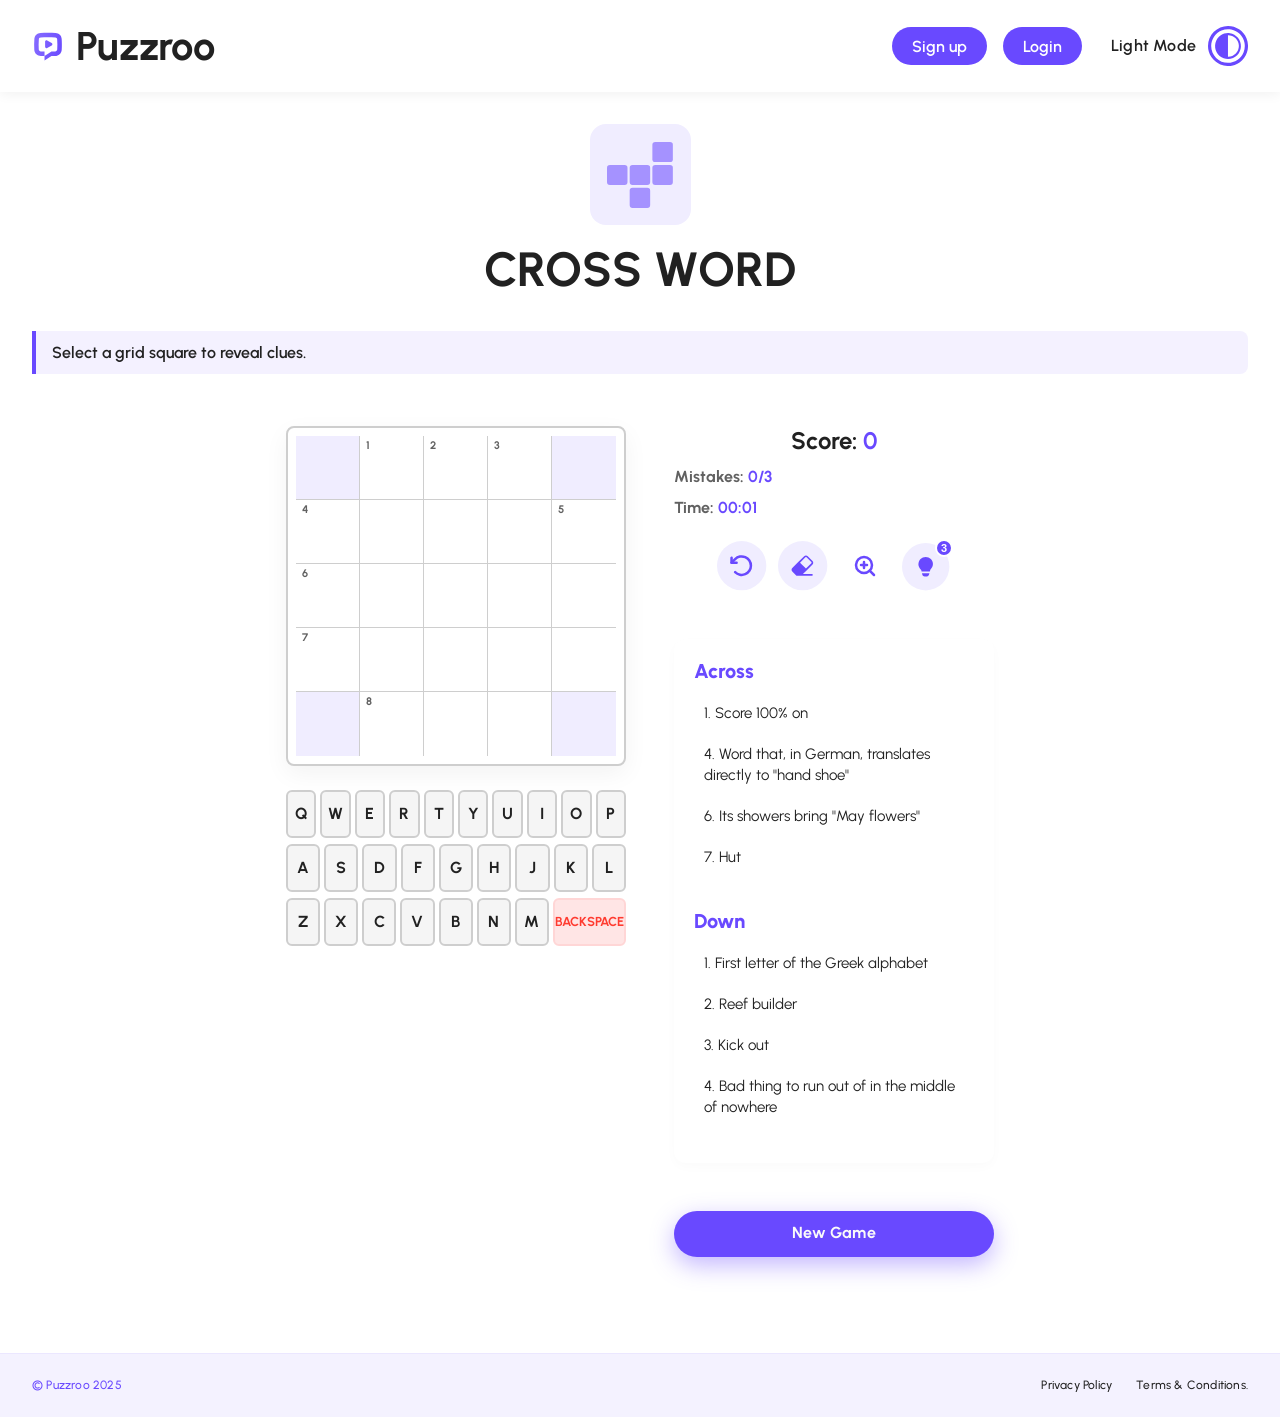
==== commit e994267d: "Theme issues fixs" ====
--- a/game-crossword.html
+++ b/game-crossword.html
@@ -28,7 +28,7 @@
       --cw-word-highlight-bg: #F4F1FF;
     }
 
-    [data-theme="dark"] :root,
+    [data-theme="dark"],
     body.dark-mode {
       --cw-cell-border: #2D274A;
       --cw-cell-empty-bg: #1F222A;
@@ -297,6 +297,15 @@
 </head>
 
 <body class="lobby-page-body">
+  <script>
+    (function() {
+      const savedTheme = localStorage.getItem('puzzroo-theme');
+      const systemTheme = window.matchMedia('(prefers-color-scheme: dark)').matches ? 'dark' : 'light';
+      const theme = savedTheme ? savedTheme : systemTheme;
+      document.documentElement.setAttribute('data-theme', theme);
+      document.body.classList.add(theme === 'dark' ? 'dark-mode' : 'light-mode');
+    })();
+  </script>
   <div class="wrapper-div" id="wrapper">
     <!-- Header Section (Navbar only, no Hero) -->
     <header>
--- a/assets/css/main.css
+++ b/assets/css/main.css
@@ -56,6 +56,12 @@
     --toggle-color: #FFC72C;
     --toggle-border: #3B3363;
     --wrapper-shadow: rgba(0, 0, 0, 0.5);
+    /* Game Nonogram/Ninja variables for system prefers dark theme */
+    --nonogram-hint-bg: #211D39;
+    --nonogram-hint-color: #F8F7FF;
+    --nonogram-cell-filled-bg: #A592FF;
+    --nonogram-cell-border: #2D274A;
+    --nonogram-cell-empty-bg: #1F222A;
   }
 }
 
@@ -163,6 +169,7 @@
   margin: 0;
   padding: 0;
   box-sizing: border-box;
+  -webkit-tap-highlight-color: transparent;
 }
 
 html,
@@ -285,10 +292,12 @@
   font-size: 16px;
   line-height: 140%;
   letter-spacing: 0.2px;
-  text-align: center;
+  text-align: right;
   vertical-align: middle;
   color: var(--text-primary);
   transition: color 0.3s ease;
+  display: inline-block;
+  width: 90px;
 }
 
 .theme-icon {
@@ -513,7 +522,13 @@
   transition: all 0.2s ease;
 }
 
-.mobile-link:hover,
+@media (hover: hover) {
+  .mobile-link:hover {
+    background-color: var(--card-bg);
+    color: var(--primary-purple);
+  }
+}
+
 .mobile-link.active {
   background-color: var(--card-bg);
   color: var(--primary-purple);
@@ -2377,7 +2392,7 @@
   --nonogram-cell-empty-bg: #FFFFFF;
 }
 
-[data-theme="dark"] :root,
+[data-theme="dark"],
 body.dark-mode {
   --nonogram-hint-bg: #211D39;
   --nonogram-hint-color: #F8F7FF;
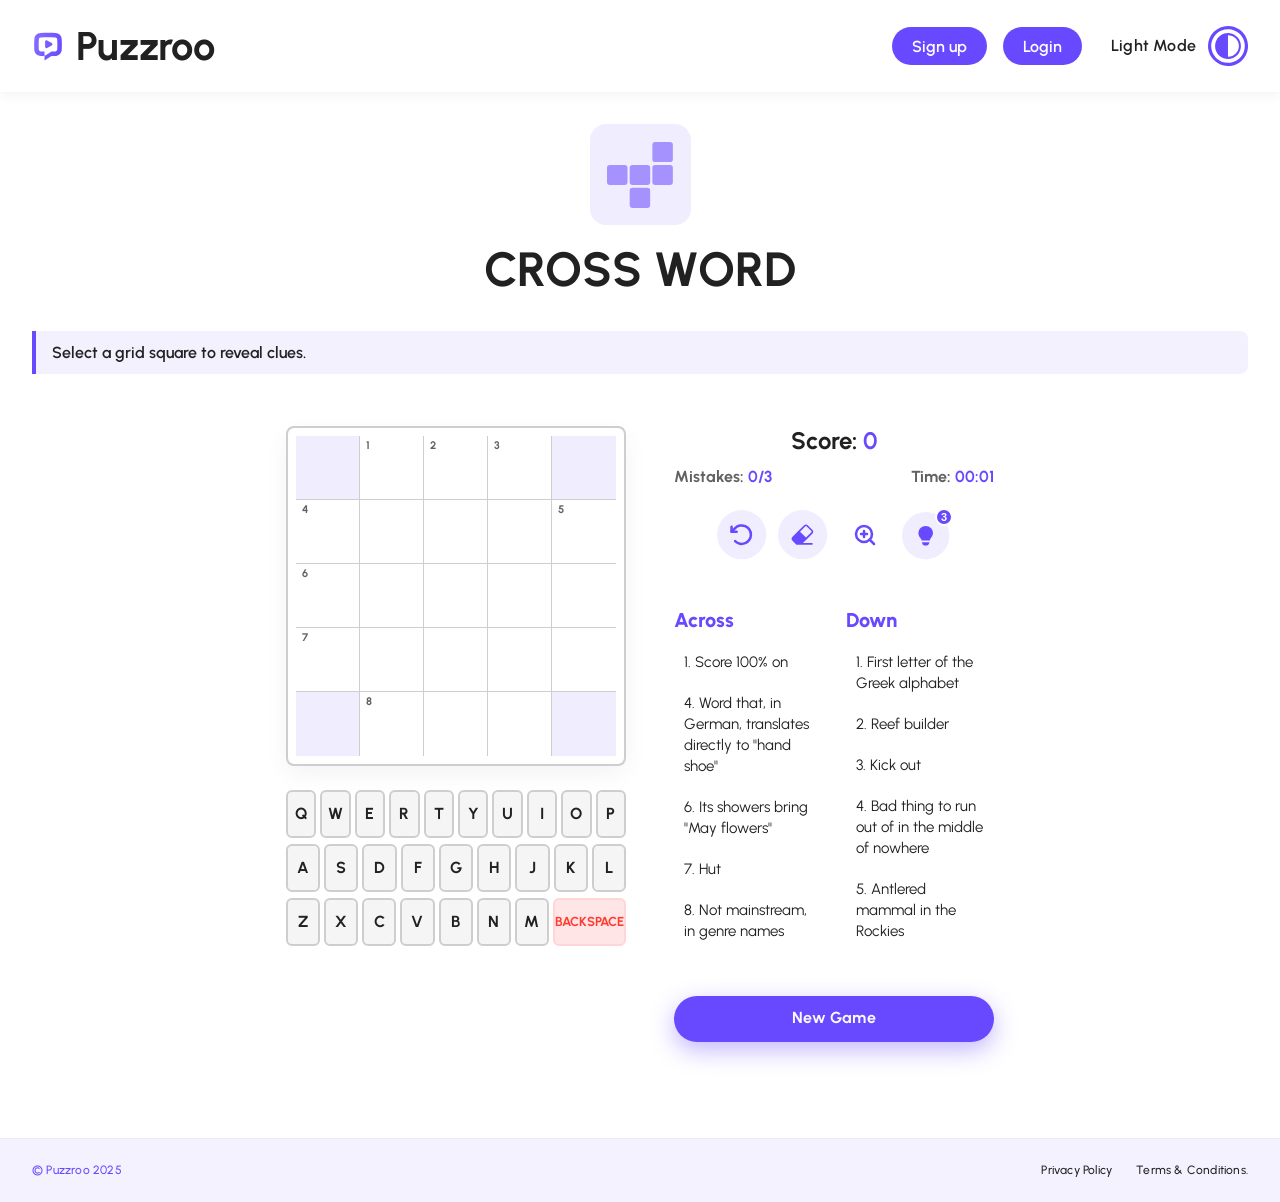
==== commit 1d052c0a: "UI Fixs" ====
--- a/game-crossword.html
+++ b/game-crossword.html
@@ -171,17 +171,23 @@
     /* Clues Section */
     .cw-clues-wrapper {
       display: flex;
-      flex-direction: column;
-      gap: 16px;
+      flex-direction: row;
+      gap: 24px;
       width: 100%;
-      max-width: 450px;
-      background-color: var(--bg-wrapper);
-      border-radius: 12px;
-      padding: 20px;
-      border: 2px solid var(--border-color);
-      box-shadow: 0 4px 12px rgba(0, 0, 0, 0.02);
+      max-width: 720px;
       box-sizing: border-box;
-      transition: background-color 0.3s ease, border-color 0.3s ease;
+    }
+
+    .cw-clues-wrapper > div {
+      flex: 1;
+      min-width: 0;
+    }
+
+    @media (max-width: 600px) {
+      .cw-clues-wrapper {
+        flex-direction: column;
+        gap: 16px;
+      }
     }
 
     .cw-clue-header {
@@ -196,12 +202,10 @@
     .cw-clues-list {
       list-style: none;
       padding: 0;
-      margin: 0 0 16px 0;
+      margin: 0;
       display: flex;
       flex-direction: column;
       gap: 8px;
-      max-height: 180px;
-      overflow-y: auto;
     }
 
     .cw-clue-item {
--- a/assets/css/main.css
+++ b/assets/css/main.css
@@ -2028,8 +2028,7 @@
   display: grid;
   grid-template-areas:
     "score score"
-    "mistakes mistakes"
-    "time time";
+    "mistakes time";
   width: 100%;
   gap: 12px;
 }
@@ -2050,6 +2049,7 @@
   font-size: 16px;
   font-weight: 700;
   color: var(--text-secondary);
+  justify-self: start;
 }
 
 #stat-time {
@@ -2057,6 +2057,7 @@
   font-size: 16px;
   font-weight: 700;
   color: var(--text-secondary);
+  justify-self: end;
 }
 
 .stat-item span {
